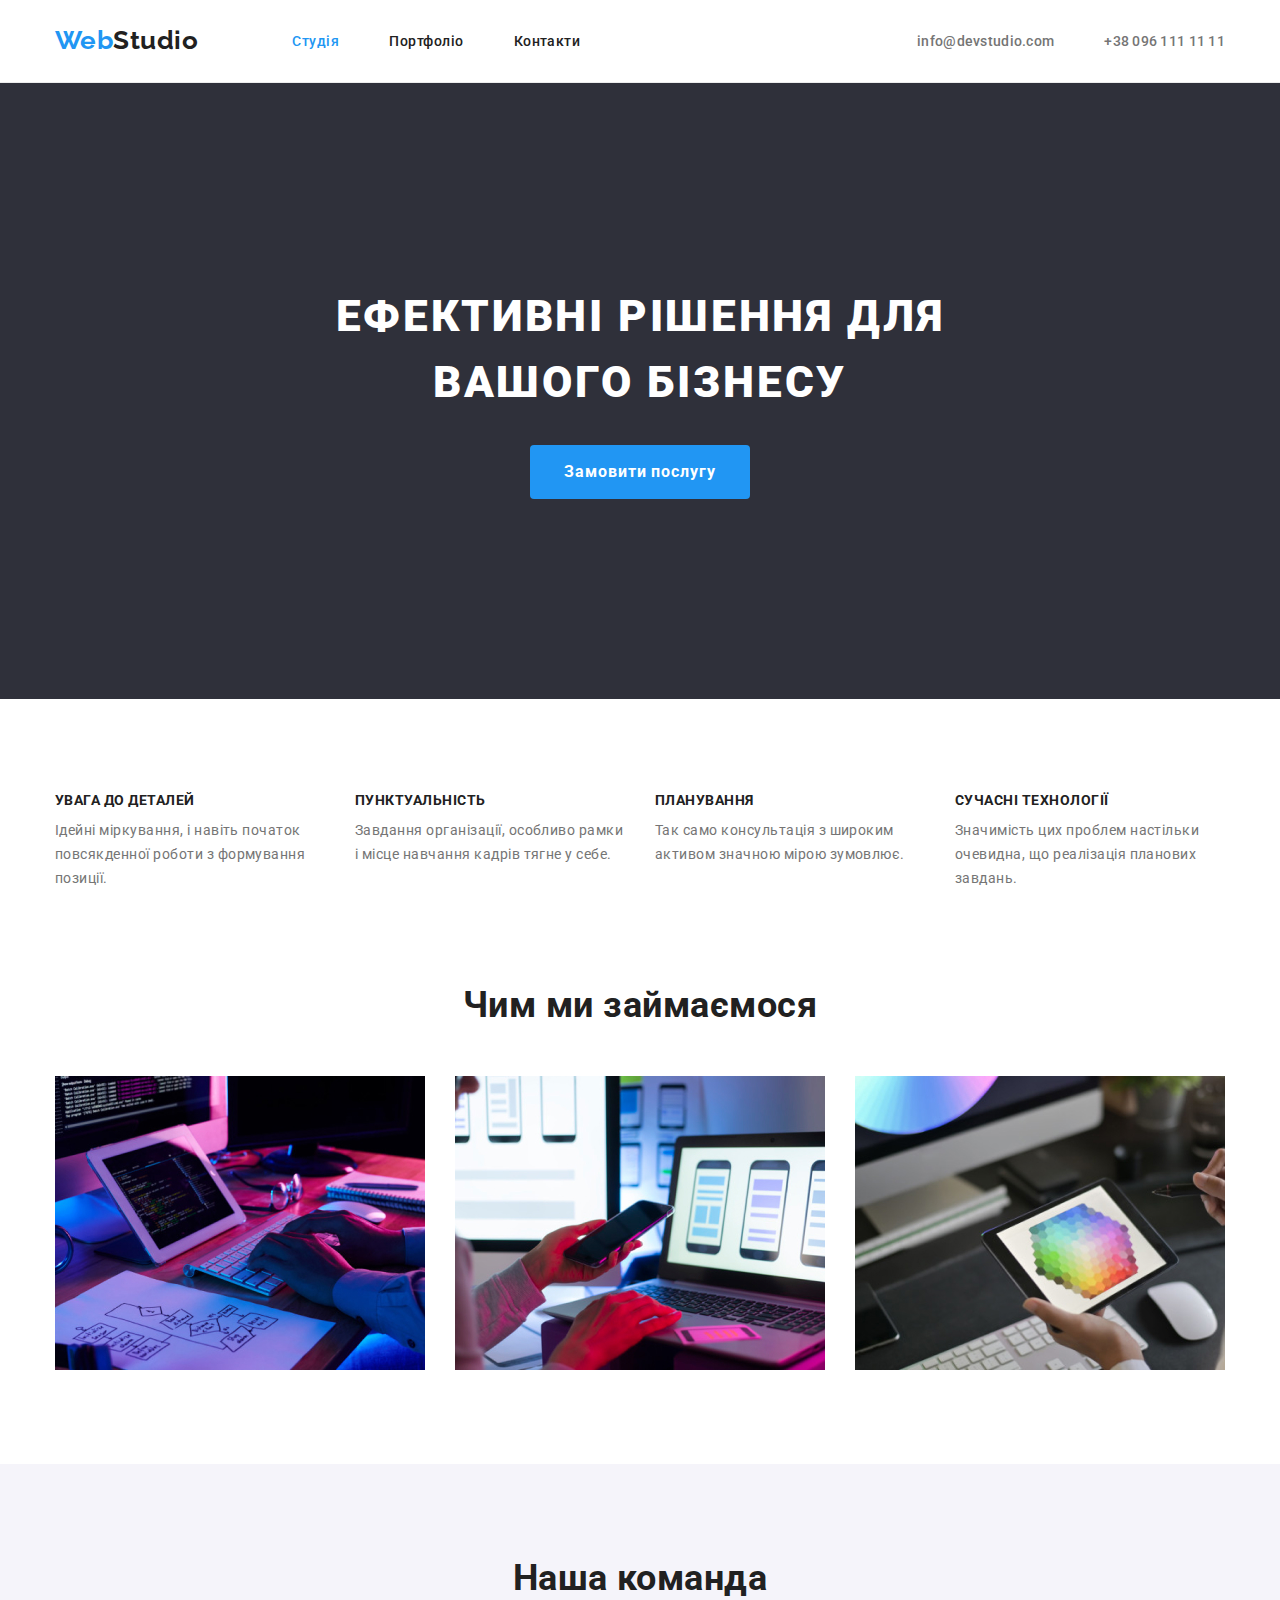
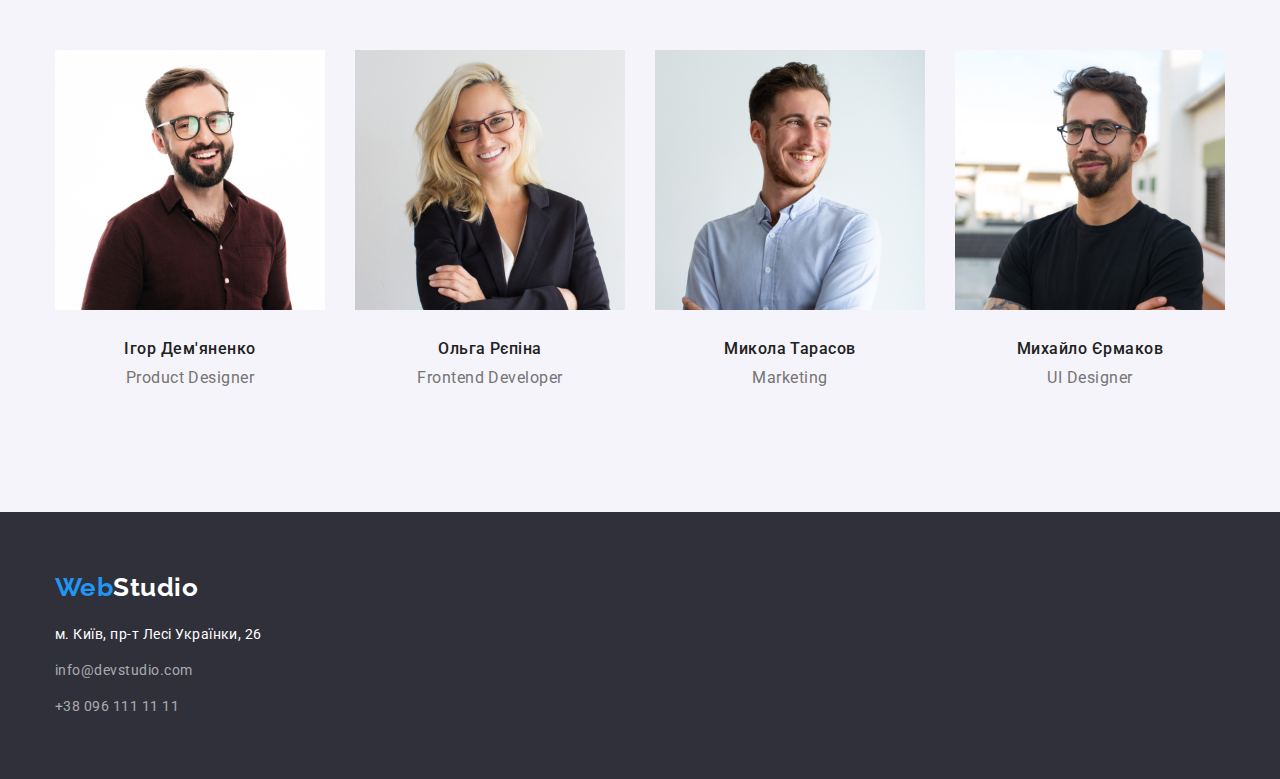
==== index.html @ 23bb869f "Added files from previous stage" ====
<!DOCTYPE html>
<html lang="uk">
  <head>
    <meta charset="UTF-8" />
    <meta http-equiv="X-UA-Compatible" content="IE=edge" />
    <meta name="viewport" content="width=device-width, initial-scale=1.0" />
    <title>Студія</title>
    <link rel="preconnect" href="https://fonts.googleapis.com" />
    <link rel="preconnect" href="https://fonts.gstatic.com" crossorigin />
    <link
      href="https://fonts.googleapis.com/css2?family=Raleway:wght@700&family=Roboto:wght@400;500;700;900&display=swap"
      rel="stylesheet"
    />
    <link
      rel="stylesheet"
      href="https://cdnjs.cloudflare.com/ajax/libs/modern-normalize/1.0.0/modern-normalize.min.css"
    />
    <link rel="stylesheet" href="./css/styles.css" />
  </head>
  <body>
    <!--Шапка-->
    <header class="header">
      <div class="container main-nav">
        <a href="" class="header-logo link"><span class="logo">Web</span>Studio</a>
        <nav>
          <ul class="site-nav list">
            <li class="item"><a href="./index.html" class="site-nav-item link current">Студія</a></li>
            <li class="item"><a href="./portfolio.html" class="site-nav-item link">Портфоліо</a></li>
            <lic class="item"><a href="" class="site-nav-item link">Контакти</a></li>
          </ul>
        </nav>
        <ul class="list contacts">
          <li class="item">
            <a href="mailto:info@devstudio.com" class="contact-link link">info@devstudio.com</a>
          </li>
          <li class="item"><a href="tel:+380961111111" class="contact-link link">+38 096 111 11 11</a></li>
        </ul>
      </div>
    </header>
    <main>
      <!--Герой-->
      <section class="hero">
        <div class="container">
          <h1 class="hero-title">Ефективні рішення для вашого бізнесу</h1>
          <button type="button" class="hero-button button">Замовити послугу</button>
        </div>
      </section>
      <!--Особливості-->
      <section class="about section">
        <div class="container">
          <h2 class="visually-hidden">Особливості</h2>
          <ul class="list about-list">
            <li class="item">
              <h3 class="about-subtitle">УВАГА ДО ДЕТАЛЕЙ</h3>
              <p class="about-text">
                Ідейні міркування, і навіть початок повсякденної роботи з формування позиції.
              </p>
            </li>
            <li class="item">
              <h3 class="about-subtitle">ПУНКТУАЛЬНІСТЬ</h3>
              <p class="about-text">
                Завдання організації, особливо рамки і місце навчання кадрів тягне у себе.
              </p>
            </li>
            <li class="item">
              <h3 class="about-subtitle">ПЛАНУВАННЯ</h3>
              <p class="about-text">
                Так само консультація з широким активом значною мірою зумовлює.
              </p>
            </li>
            <li class="item">
              <h3 class="about-subtitle">СУЧАСНІ ТЕХНОЛОГІЇ</h3>
              <p class="about-text">
                Значимість цих проблем настільки очевидна, що реалізація планових завдань.
              </p>
            </li>
          </ul>
        </div>
      </section>
      <!--Проекти-->
      <section class="projects section">
        <div class="container">
          <h2 class="projects-title">Чим ми займаємося</h2>
          <ul class="list works">
            <li class="item"><img class="img" src="./images/box_1.jpg" alt="Написання коду" width="370" class="photo"/></li>
            <li class="item"><img class="img" src="./images/box_2.jpg" alt="Розробка мобільних додатків" width="370" /></li>
            <li class="item"><img class="img" src="./images/box_3.jpg" alt="Розробка дизайну" width="370" /></li>
          </ul>
        </div>
      </section>
      <!--Команда-->
      <section class="team section">
        <div class="container">
          <h2 class="team-title">Наша команда</h2>
          <ul class="list workers">
            <li class="item">
              <img class="img" src="./images/team_member_1.jpg" alt="Ігор Дем'яненко" width="270" />
              <div class="team-description">
               <h3 class="team-member">Ігор Дем'яненко</h3>
               <p lang="en" class="position">Product Designer</p>
              </div>
            </li>
            <li class="item">
              <img class="img" src="./images/team_member_2.jpg" alt="Ольга Рєпіна" width="270" />
              <div class="team-description">
               <h3 class="team-member">Ольга Рєпіна</h3>
               <p lang="en" class="position">Frontend Developer</p>
              </div>
            </li>
            <li class="item">
              <img class="img" src="./images/team_member_3.jpg" alt="Микола Тарасов" width="270" />
              <div class="team-description">
               <h3 class="team-member">Микола Тарасов</h3>
               <p lang="en" class="position">Marketing</p>
              </div>
            </li>
            <li class="item">
              <img class="img" src="./images/team_member_4.jpg" alt="Михайло Єрмаков" width="270" />
              <div class="team-description">
               <h3 class="team-member" class="position">Михайло Єрмаков</h3>
               <p lang="en" class="position">UI Designer</p>
              </div>
            </li>
          </ul>
        </div>
      </section>
    </main>
    <!--Футер-->
   <footer class="footer">
      <div class="container foot-main">
        <a href="" class="header-logo link"
          ><span class="logo">Web</span><span class="footer-logo">Studio</span></a
        >
        <address>
          <ul class="list footer-list">
            <li class="item">
              <a
                href="https://goo.gl/maps/WLkPibH6AAruyhGU8"
                target="_blank"
                rel="noopener noreferrer nofollow "
                class="link map"
                >м. Київ, пр-т Лесі Українки, 26
              </a>
            </li>
            <li class="item">
              <a href="mailto:info@devstudio.com" class="link footer-contacts"
                >info@devstudio.com</a
              >
            </li>
            <li class="item"><a href="tel:+380961111111" class="link footer-contacts">+38 096 111 11 11</a></li>
          </ul>
        </address>
      </div>
    </footer>
  </body>
</html>
---- css/styles.css ----
/* Цвет основного текста #212121 */
/* Вторичный цвет текста #757575 */
/* Акцентный цвет #2196F3 */
/* Белый #FFFFFF */
/* фон - #F5F5F5 */
/* Вторичный фон #F5F4FA */
:root {
  --main-text-color: #757575;
  --secondary-text-color: #212121;
  --accent-color: #2196f3;
  --main-color: #ffffff;
  --dark-background-color: #2f303a;
  --main-background-color: #f5f5f5;
  --main-font: 'Roboto', sans-serif;
  --element-gap: 30px;
}
body {
  font-family: var(--main-font);
  letter-spacing: 0.03em;
  color: var(--secondary-text-color);
}

/* ----------Загальні класи---------- */
.container {
  width: 1200px;
  text-align: center;
  margin-left: auto;
  margin-right: auto;
  /* outline: 1px solid tomato; */
  padding-left: 15px;
  padding-right: 15px;
}

h1,
h2,
h3,
p {
  margin-bottom: 0;
  margin-top: 0;
}
img {
  display: block;
  max-width: 100%;
}

.section {
  padding-top: 94px;
  padding-bottom: 94px;
}
.list {
  list-style: none;
  margin: 0;
  padding: 0;
}
.link {
  text-decoration: none;
}
.button {
  display: inline-block;
  font-family: inherit;
  cursor: pointer;
  border-radius: 4px;
  text-align: center;
  border-color: transparent;
  min-width: 73px;
}
.button:hover,
.button:focus {
  background-color: var(--accent-color);
}
.visually-hidden {
  position: absolute;
  width: 1px;
  height: 1px;
  margin: -1px;
  border: 0;
  padding: 0;

  white-space: nowrap;
  overflow: hidden;
}

.about,
.projects {
  background: var(--main-color);
}

/* -----------Шапка----------- */
.header {
  background-color: var(--main-color);
  border-bottom: 1px solid #ececec;
}

.header-logo {
  font-family: 'Raleway', sans-serif;
  font-weight: 700;
  font-size: 26px;
  line-height: 1.2;

  color: var(--secondary-text-color);
}

.logo {
  color: var(--accent-color);
}

.contact-link {
  font-weight: 500;
  font-size: 14px;
  line-height: 1.14;
  letter-spacing: 0.02em;
  padding-top: 32px;
  padding-bottom: 32px;

  color: var(--main-text-color);
}
.contact-link:hover,
.contact-link:focus {
  color: var(--accent-color);
}
.main-nav {
  display: flex;
  align-items: center;
}
.contacts {
  display: flex;
  margin-left: auto;
}
.contacts .item + .item {
  margin-left: 50px;
}
/* ----------Site nav---------- */

.site-nav {
  display: flex;
  margin-left: 94px;
}

.site-nav .link {
  color: var(--secondary-text-color);
}
.site-nav .link:hover,
.site-nav .link:focus {
  color: var(--accent-color);
}
.site-nav .link.current {
  color: var(--accent-color);
}

.site-nav-item {
  display: block;
  font-weight: 500;
  font-size: 14px;
  line-height: 1.14;
  padding-top: 34px;
  padding-bottom: 32px;
}

.site-nav .item:not(:last-child) {
  margin-right: 50px;
}

/* ---------- Герой ----------*/
.hero {
  background: var(--dark-background-color);
  padding-top: 200px;
  padding-bottom: 200px;
}

.hero-title {
  margin-bottom: 30px;
  font-weight: 900;
  font-size: 44px;
  line-height: 1.5;
  letter-spacing: 0.06em;
  text-transform: uppercase;
  max-width: 696px;
  margin-left: auto;
  margin-right: auto;

  color: var(--main-color);
}
.hero-button {
  font-weight: 700;
  font-size: 16px;
  line-height: 1.87;
  letter-spacing: 0.06em;
  color: var(--main-color);
  background-color: var(--accent-color);
  padding: 10px 32px;
}

/* -----------Особливості----------- */

.about-subtitle {
  font-size: 14px;
  line-height: 1.14;
  text-transform: uppercase;

  color: var(--secondary-text-color);
}

.about {
  padding-bottom: 0;
}
.about-text {
  font-size: 14px;
  line-height: 1.71;
  margin-top: 10px;

  color: var(--main-text-color);
}

.about-list {
  display: flex;
  text-align: left;
}
.about-list .item + .item {
  margin-left: var(--element-gap);
}

.about-list .item {
  width: 270px;
}
/* -----------Проекти-----------*/
.projects {
  padding-bottom: 94px;
}
.projects-title {
  font-size: 36px;
  line-height: 1.16;
  margin-bottom: 50px;
  color: var(--secondary-text-color);
}
.works {
  display: flex;
}

.works .item + .item {
  margin-left: var(--element-gap);
}
/* -----------Команда----------- */
.workers {
  display: flex;
}

.workers .item + .item {
  margin-left: var(--element-gap);
}

.workers .item {
  width: 270px;
}

.team {
  background-color: #f5f4fa;
}

.team-description {
  padding-bottom: 30px;
  padding-top: 30px;
}
.team-title {
  font-size: 36px;
  line-height: 1.16;
  margin-bottom: 50px;
  color: var(--secondary-text-color);
}
.team-member {
  font-weight: 500;
  font-size: 16px;
  line-height: 1.18;

  color: var(--secondary-text-color);
}
.position {
  font-size: 16px;
  line-height: 1.18;
  margin-top: 10px;

  color: var(--main-text-color);
}

/*----------- Футер----------- */
.footer {
  background-color: var(--dark-background-color);
  padding-top: 60px;
  padding-bottom: 60px;
}
.foot-main {
  text-align: left;
}
.footer-list {
  margin-top: 20px;
}
.footer-contacts {
  color: rgba(255, 255, 255, 0.6);
  display: block;
}
.footer-list .item + .item {
  margin-top: 12px;
}
.footer-logo {
  color: var(--main-color);
}
.map,
.footer-contacts {
  font-style: normal;
  font-weight: 400;
  font-size: 14px;
  line-height: 1.71;
}

.map {
  color: var(--main-color);
}

.footer-contacts:hover,
.footer-contacts:focus {
  color: var(--accent-color);
}

/* -----------Секція Портфоліо----------- */
.portfolio {
  background-color: var(--main-color);
}
.filter {
  display: flex;
  justify-content: center;
  margin-bottom: 50px;
}
.filter .item + .item {
  margin-left: 8px;
}
.portfolio-projects {
  display: flex;
  flex-wrap: wrap;
  margin-left: calc(-1 * var(--element-gap));
  margin-top: calc(-1 * var(--element-gap));
}
.portfolio-projects > .item {
  /* outline: 1px solid tomato; */
  flex-basis: calc(100% / 3 - var(--element-gap));
  margin-left: var(--element-gap);
  margin-top: var(--element-gap);
}
.portfolio-title {
  font-size: 18px;
  line-height: 2;
  letter-spacing: 0.06em;

  color: var(--secondary-text-color);
}
.portfolio-content {
  padding: 20px 24px;
  text-align: left;
  border: 1px solid #eeeeee;
}
.portfolio-filter {
  font-size: 16px;
  line-height: 1.88;

  color: var(--main-text-color);
}

.portfolio-button {
  color: var(--secondary-text-color);
  background-color: #f5f4fa;
  font-weight: 500;
  font-size: 16px;
  line-height: 1.62;
  text-align: center;
  letter-spacing: 0.03em;
  padding: 6px 22px;
}

.portfolio-button:hover,
.portfolio-button:focus {
  color: var(--main-color);
  background-color: var(--accent-color);
}
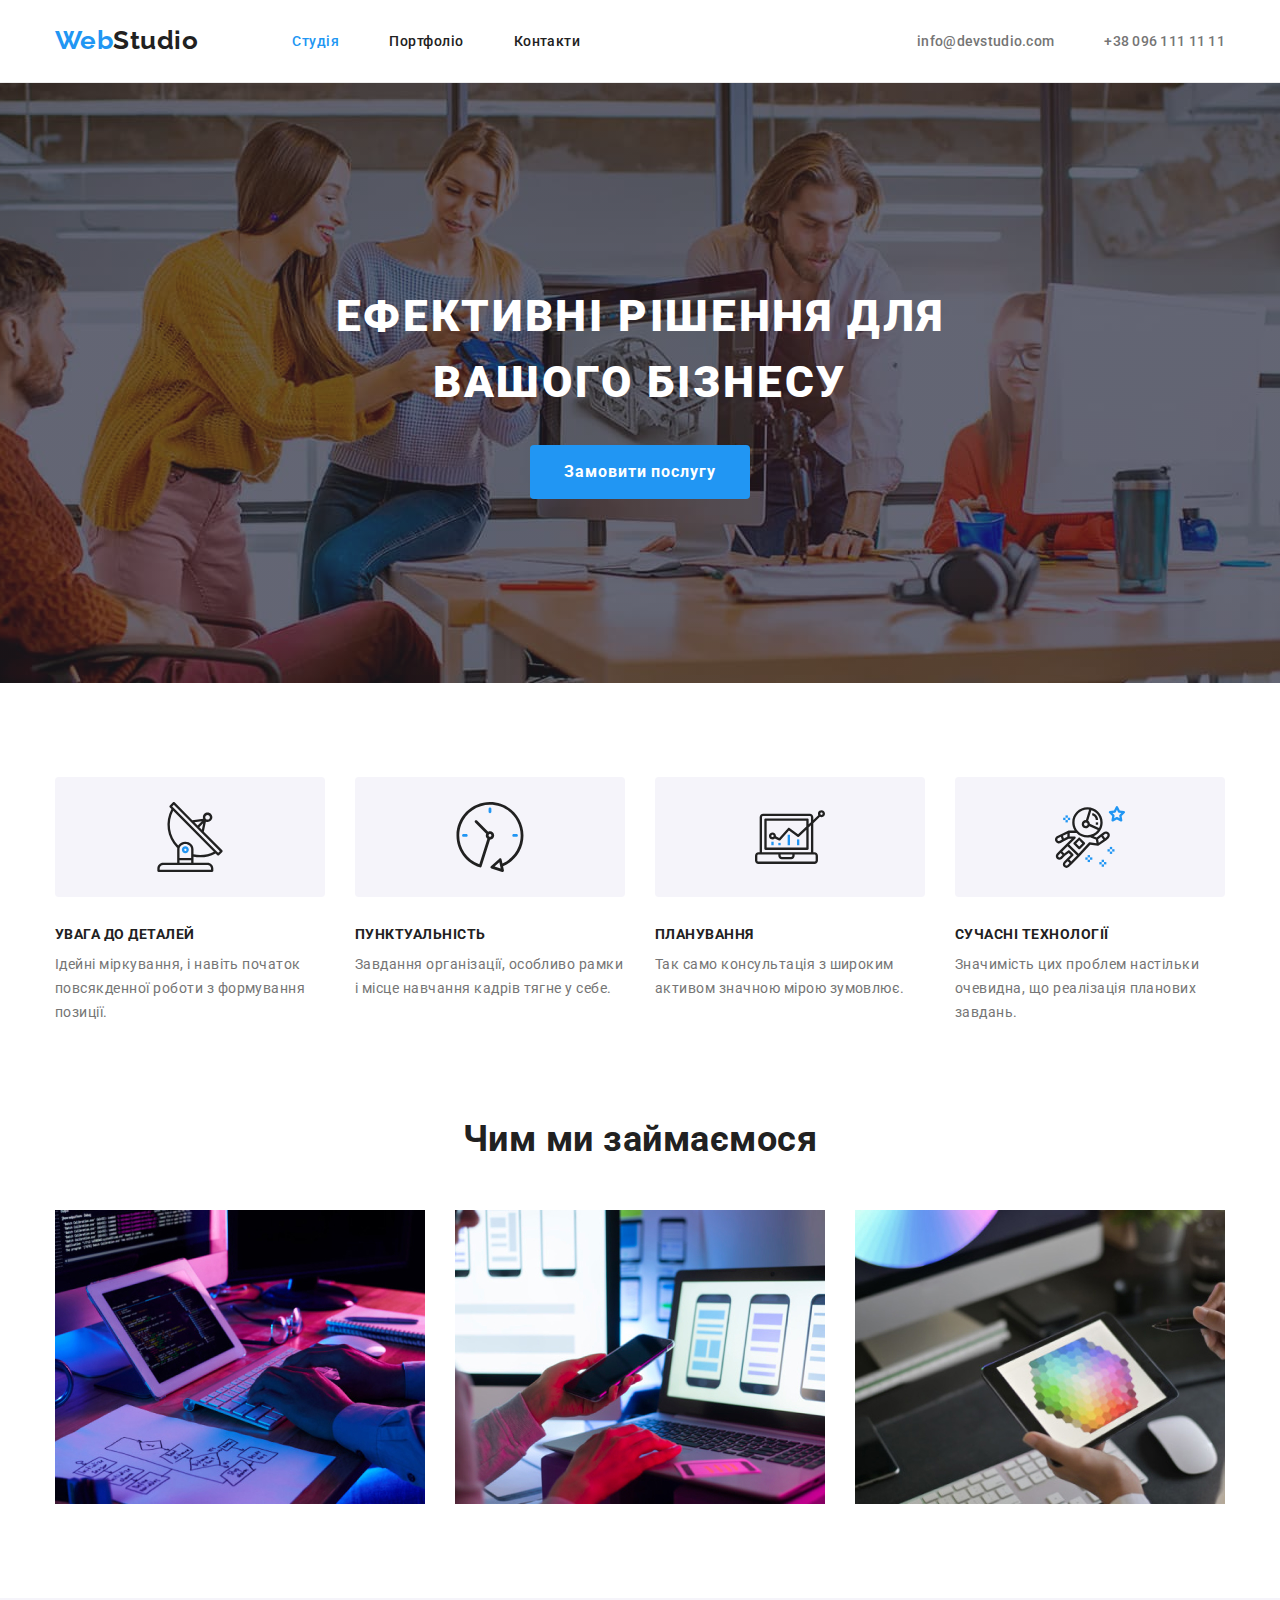
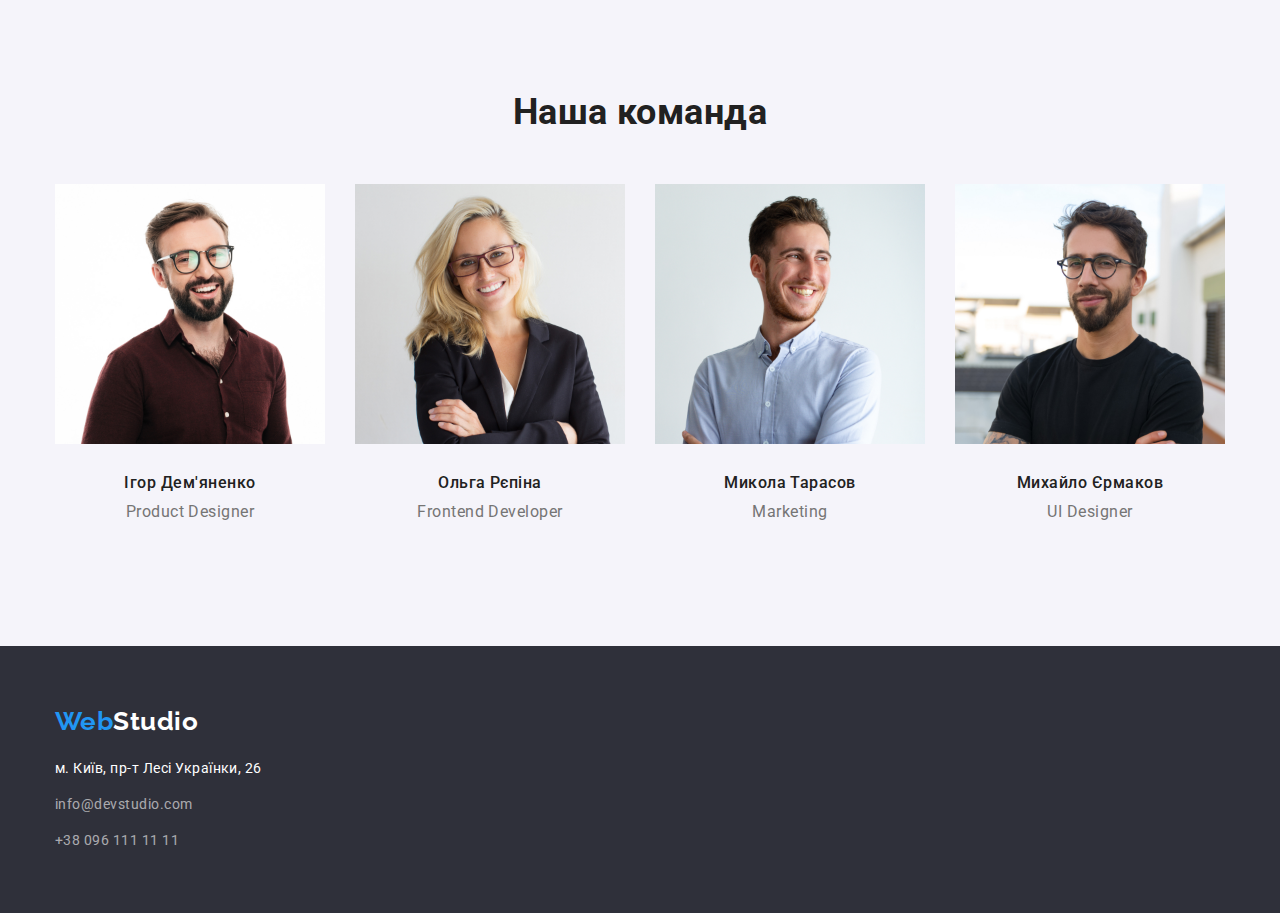
==== commit 50f24526: "Hero, About added background and icons" ====
--- a/index.html
+++ b/index.html
@@ -39,7 +39,7 @@
     </header>
     <main>
       <!--Герой-->
-      <section class="hero">
+      <section class="hero overlay">
         <div class="container">
           <h1 class="hero-title">Ефективні рішення для вашого бізнесу</h1>
           <button type="button" class="hero-button button">Замовити послугу</button>
@@ -50,25 +50,25 @@
         <div class="container">
           <h2 class="visually-hidden">Особливості</h2>
           <ul class="list about-list">
-            <li class="item">
+            <li class="item about-item icon-antenna">
               <h3 class="about-subtitle">УВАГА ДО ДЕТАЛЕЙ</h3>
               <p class="about-text">
                 Ідейні міркування, і навіть початок повсякденної роботи з формування позиції.
               </p>
             </li>
-            <li class="item">
+            <li class="item about-item icon-clock">
               <h3 class="about-subtitle">ПУНКТУАЛЬНІСТЬ</h3>
               <p class="about-text">
                 Завдання організації, особливо рамки і місце навчання кадрів тягне у себе.
               </p>
             </li>
-            <li class="item">
+            <li class="item about-item icon-diagram">
               <h3 class="about-subtitle">ПЛАНУВАННЯ</h3>
               <p class="about-text">
                 Так само консультація з широким активом значною мірою зумовлює.
               </p>
             </li>
-            <li class="item">
+            <li class="item about-item icon-astronaut">
               <h3 class="about-subtitle">СУЧАСНІ ТЕХНОЛОГІЇ</h3>
               <p class="about-text">
                 Значимість цих проблем настільки очевидна, що реалізація планових завдань.
--- a/css/styles.css
+++ b/css/styles.css
@@ -162,11 +162,22 @@
 
 /* ---------- Герой ----------*/
 .hero {
-  background: var(--dark-background-color);
   padding-top: 200px;
   padding-bottom: 200px;
-}
-
+  background: var(--dark-background-color);
+}
+
+.overlay {
+  height: 600px;
+  max-width: 1600px;
+  margin-left: auto;
+  margin-right: auto;
+  background-image: linear-gradient(to right, rgba(47, 48, 58, 0.4), rgba(47, 48, 58, 0.4)),
+    url(../images/hero.jpg);
+  background-repeat: no-repeat;
+  background-size: cover;
+  background-position: center;
+}
 .hero-title {
   margin-bottom: 30px;
   font-weight: 900;
@@ -203,6 +214,33 @@
 .about {
   padding-bottom: 0;
 }
+
+.about-item::before {
+  display: block;
+  content: '';
+  height: 120px;
+  background-color: #f5f4fa;
+  margin-bottom: 30px;
+  background-repeat: no-repeat;
+  background-position: center;
+  border-radius: 4px;
+}
+
+.icon-antenna::before {
+  background-image: url(../images/antenna.svg);
+}
+
+.icon-clock::before {
+  background-image: url(../images/clock.svg);
+}
+
+.icon-diagram::before {
+  background-image: url(../images/diagram.svg);
+}
+
+.icon-astronaut::before {
+  background-image: url(../images/astronaut.svg);
+}
 .about-text {
   font-size: 14px;
   line-height: 1.71;
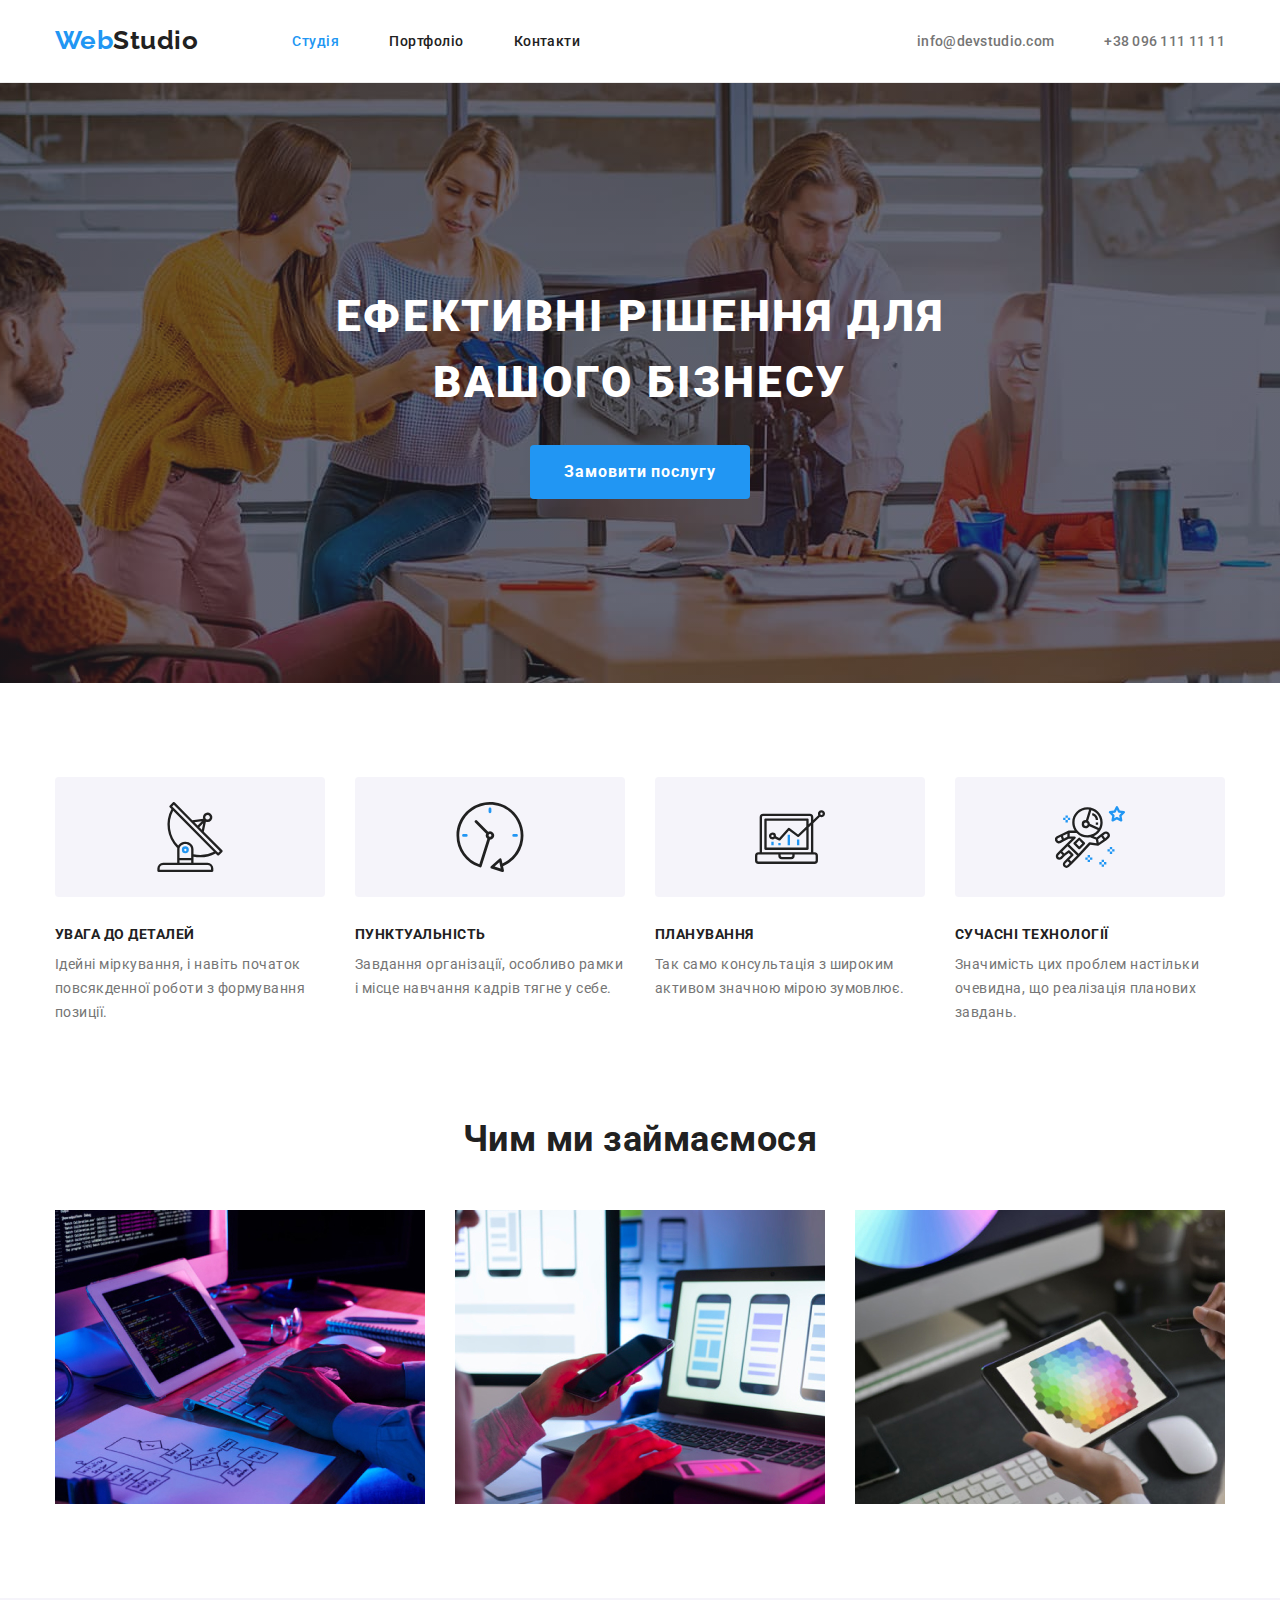
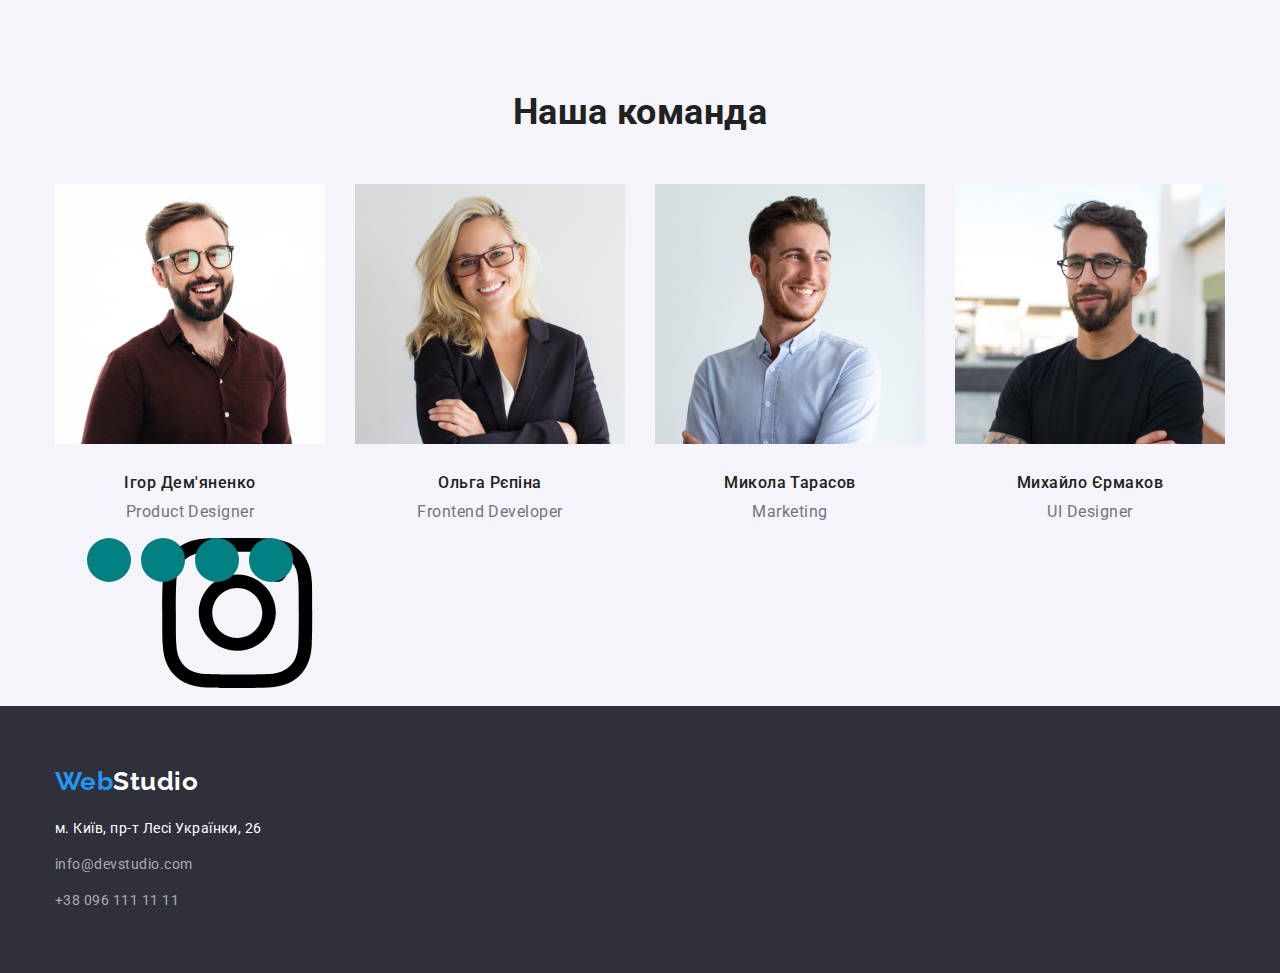
==== commit 7fd7d0ed: "Added svg sprite" ====
--- a/index.html
+++ b/index.html
@@ -98,6 +98,13 @@
               <div class="team-description">
                <h3 class="team-member">Ігор Дем'яненко</h3>
                <p lang="en" class="position">Product Designer</p>
+
+               <ul class="team-soc-list list">
+                <li class="team-soc-items"><a href="#" class="team-soc-link link"> <svg class="soc-icon"><use href="./images/icons.svg#icon-instagram"></use></svg></a></li> 
+                <li class="team-soc-items"><a href="#" class="team-soc-link link"></a></li>
+                <li class="team-soc-items"><a href="#" class="team-soc-link link"></a></li>
+                <li class="team-soc-items"><a href="#" class="team-soc-link link"></a></li>
+               </ul>
               </div>
             </li>
             <li class="item">
--- a/css/styles.css
+++ b/css/styles.css
@@ -170,8 +170,7 @@
 .overlay {
   height: 600px;
   max-width: 1600px;
-  margin-left: auto;
-  margin-right: auto;
+  margin: 0 auto;
   background-image: linear-gradient(to right, rgba(47, 48, 58, 0.4), rgba(47, 48, 58, 0.4)),
     url(../images/hero.jpg);
   background-repeat: no-repeat;
@@ -319,6 +318,28 @@
   color: var(--main-text-color);
 }
 
+.team-soc-list {
+  display: flex;
+  justify-content: center;
+  align-items: center;
+  margin-top: 16px;
+}
+.team-soc-items {
+  width: 44px;
+  height: 44px;
+}
+
+.team-soc-items:not(:last-child) {
+  margin-right: 10px;
+}
+
+.team-soc-link {
+  width: 100%;
+  height: 100%;
+  display: block;
+  border-radius: 50%;
+  background-color: teal;
+}
 /*----------- Футер----------- */
 .footer {
   background-color: var(--dark-background-color);
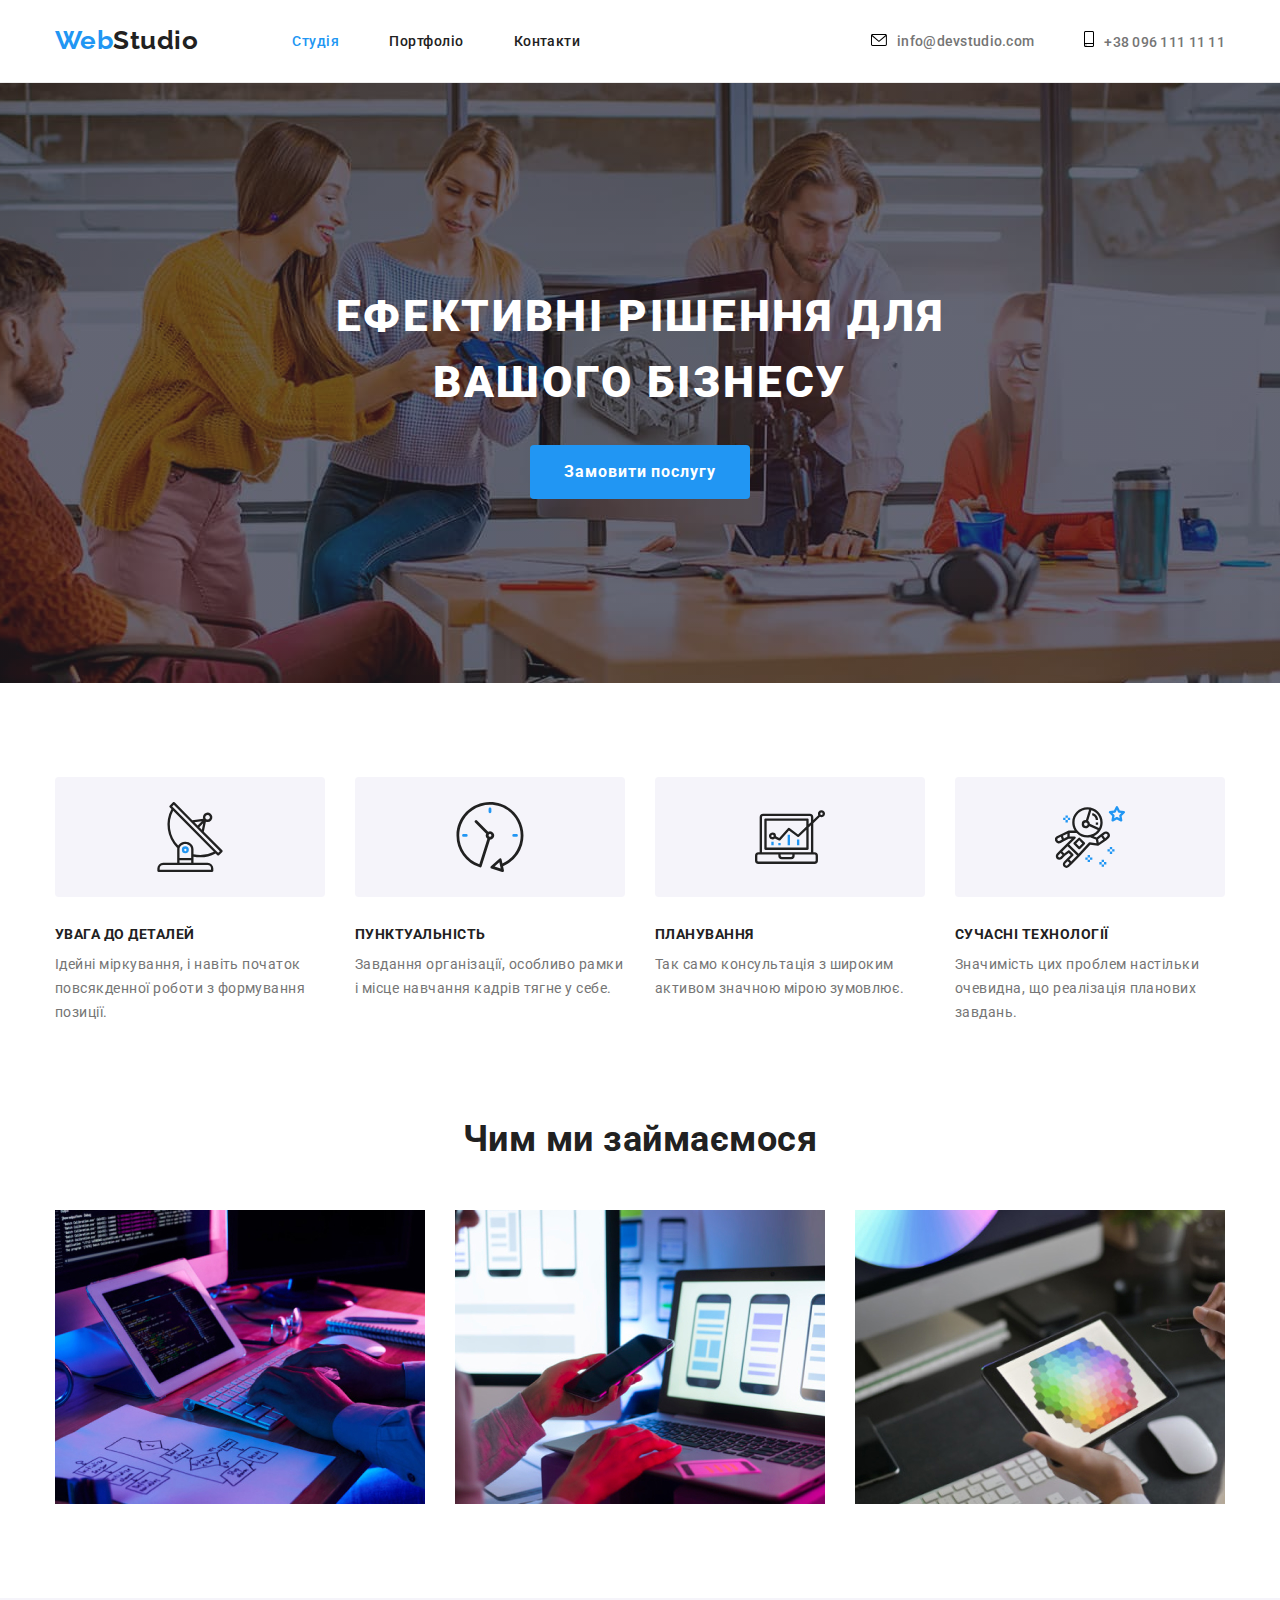
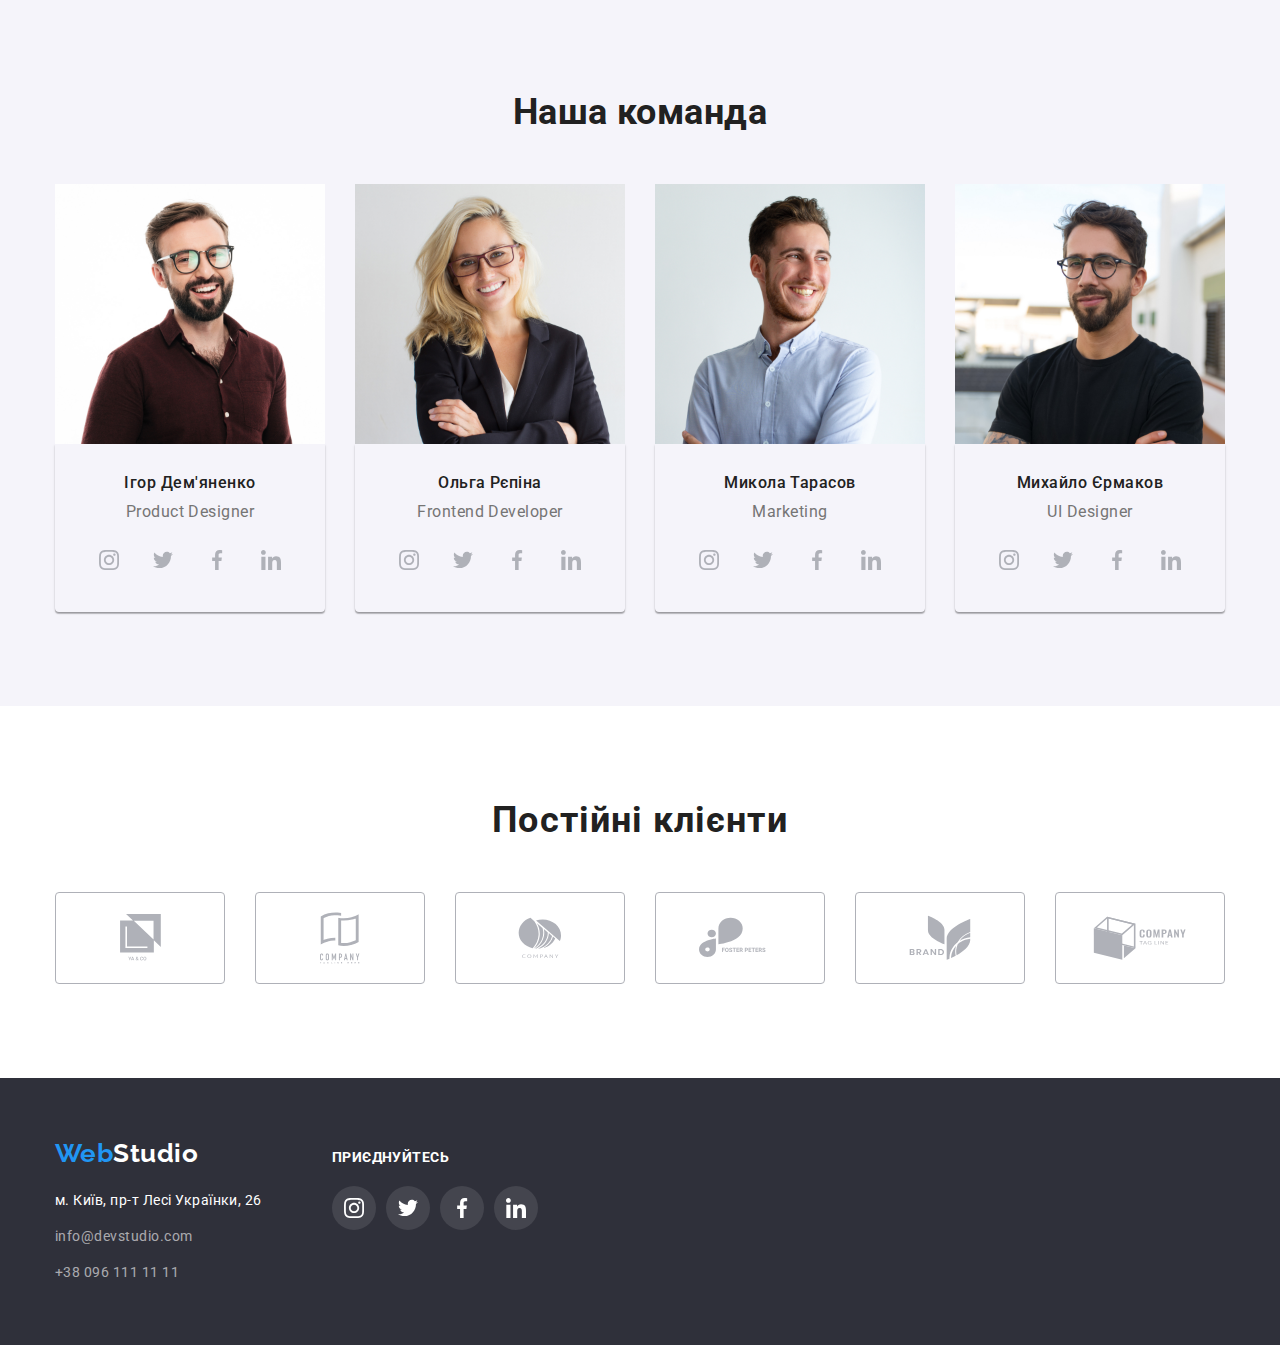
==== commit 64820ed1: "Added icons, shadow on hover to the elements" ====
--- a/index.html
+++ b/index.html
@@ -30,10 +30,15 @@
           </ul>
         </nav>
         <ul class="list contacts">
-          <li class="item">
-            <a href="mailto:info@devstudio.com" class="contact-link link">info@devstudio.com</a>
+          <li class="item header-icons">
+            <a href="mailto:info@devstudio.com" class="contact-link link header-icon">  
+              <svg width="16" height="12" class="contact-icon">
+              <use href="./images/icons.svg#icon-envelope"></use>
+            </svg>info@devstudio.com</a>
           </li>
-          <li class="item"><a href="tel:+380961111111" class="contact-link link">+38 096 111 11 11</a></li>
+          <li class="item header-icons"><a href="tel:+380961111111" class="contact-link link header-icon"> <svg width="10" height="16" class="contact-icon">
+              <use href="./images/icons.svg#icon-smartphone"></use>
+            </svg>+38 096 111 11 11</a></li>
         </ul>
       </div>
     </header>
@@ -98,12 +103,11 @@
               <div class="team-description">
                <h3 class="team-member">Ігор Дем'яненко</h3>
                <p lang="en" class="position">Product Designer</p>
-
-               <ul class="team-soc-list list">
-                <li class="team-soc-items"><a href="#" class="team-soc-link link"> <svg class="soc-icon"><use href="./images/icons.svg#icon-instagram"></use></svg></a></li> 
-                <li class="team-soc-items"><a href="#" class="team-soc-link link"></a></li>
-                <li class="team-soc-items"><a href="#" class="team-soc-link link"></a></li>
-                <li class="team-soc-items"><a href="#" class="team-soc-link link"></a></li>
+               <ul class="team-soc-list list">
+                <li class="team-soc-items"><a href="#" class="team-soc-link link"><svg width="20" height="20" class="soc-icon"><use href="./images/icons.svg#icon-instagram"></use></svg></a></li> 
+                <li class="team-soc-items"><a href="#" class="team-soc-link link"><svg width="20" height="20" class="soc-icon"><use href="./images/icons.svg#icon-twitter"></use></svg></a></li>
+                <li class="team-soc-items"><a href="#" class="team-soc-link link"><svg width="20" height="20" class="soc-icon"><use href="./images/icons.svg#icon-facebook"></use></svg></a></li>
+                <li class="team-soc-items"><a href="#" class="team-soc-link link"><svg width="20" height="20" class="soc-icon"><use href="./images/icons.svg#icon-linkedin"></use></svg></a></li>
                </ul>
               </div>
             </li>
@@ -112,6 +116,12 @@
               <div class="team-description">
                <h3 class="team-member">Ольга Рєпіна</h3>
                <p lang="en" class="position">Frontend Developer</p>
+               <ul class="team-soc-list list">
+                <li class="team-soc-items"><a href="#" class="team-soc-link link"><svg width="20" height="20" class="soc-icon"><use href="./images/icons.svg#icon-instagram"></use></svg></a></li> 
+                <li class="team-soc-items"><a href="#" class="team-soc-link link"><svg width="20" height="20" class="soc-icon"><use href="./images/icons.svg#icon-twitter"></use></svg></a></li>
+                <li class="team-soc-items"><a href="#" class="team-soc-link link"><svg width="20" height="20" class="soc-icon"><use href="./images/icons.svg#icon-facebook"></use></svg></a></li>
+                <li class="team-soc-items"><a href="#" class="team-soc-link link"><svg width="20" height="20" class="soc-icon"><use href="./images/icons.svg#icon-linkedin"></use></svg></a></li>
+               </ul>
               </div>
             </li>
             <li class="item">
@@ -119,6 +129,12 @@
               <div class="team-description">
                <h3 class="team-member">Микола Тарасов</h3>
                <p lang="en" class="position">Marketing</p>
+               <ul class="team-soc-list list">
+                <li class="team-soc-items"><a href="#" class="team-soc-link link"><svg width="20" height="20" class="soc-icon"><use href="./images/icons.svg#icon-instagram"></use></svg></a></li> 
+                <li class="team-soc-items"><a href="#" class="team-soc-link link"><svg width="20" height="20" class="soc-icon"><use href="./images/icons.svg#icon-twitter"></use></svg></a></li>
+                <li class="team-soc-items"><a href="#" class="team-soc-link link"><svg width="20" height="20" class="soc-icon"><use href="./images/icons.svg#icon-facebook"></use></svg></a></li>
+                <li class="team-soc-items"><a href="#" class="team-soc-link link"><svg width="20" height="20" class="soc-icon"><use href="./images/icons.svg#icon-linkedin"></use></svg></a></li>
+               </ul>
               </div>
             </li>
             <li class="item">
@@ -126,8 +142,40 @@
               <div class="team-description">
                <h3 class="team-member" class="position">Михайло Єрмаков</h3>
                <p lang="en" class="position">UI Designer</p>
-              </div>
-            </li>
+               <ul class="team-soc-list list">
+                <li class="team-soc-items"><a href="#" class="team-soc-link link"><svg width="20" height="20" class="soc-icon"><use href="./images/icons.svg#icon-instagram"></use></svg></a></li> 
+                <li class="team-soc-items"><a href="#" class="team-soc-link link"><svg width="20" height="20" class="soc-icon"><use href="./images/icons.svg#icon-twitter"></use></svg></a></li>
+                <li class="team-soc-items"><a href="#" class="team-soc-link link"><svg width="20" height="20" class="soc-icon"><use href="./images/icons.svg#icon-facebook"></use></svg></a></li>
+                <li class="team-soc-items"><a href="#" class="team-soc-link link"><svg width="20" height="20" class="soc-icon"><use href="./images/icons.svg#icon-linkedin"></use></svg></a></li>
+               </ul>
+              </div>
+            </li>
+          </ul>
+        </div>
+      </section>
+      <!--Наші Клієнти-->
+      <section class="section">
+        <div class="container">
+          <h2 class="clients-title">Постійні клієнти</h2>
+          <ul class="list clients-list">
+            <li class="clients-items"> <a href="#" class="clients-link link"><svg width="41" height="46.7" class="clients-icon">
+              <use href="./images/icons.svg#icon-company1"></use>
+            </svg></a></li>
+            <li class="clients-items"> <a href="#" class="clients-link link"><svg width="40" height="52" class="clients-icon">
+              <use href="./images/icons.svg#icon-company2"></use>
+            </svg></a></li>
+            <li class="clients-items"> <a href="#" class="clients-link link"><svg width="43.5" height="41.2" class="clients-icon">
+              <use href="./images/icons.svg#icon-company3"></use>
+            </svg></a></li>
+            <li class="clients-items"> <a href="#" class="clients-link link"><svg width="84.5" height="40.6" class="clients-icon">
+              <use href="./images/icons.svg#icon-company4"></use>
+            </svg></a></li>
+            <li class="clients-items"> <a href="#" class="clients-link link"><svg width="62.5" height="45.5" class="clients-icon">
+              <use href="./images/icons.svg#icon-company5"></use>
+            </svg></a></li>
+            <li class="clients-items"> <a href="#" class="clients-link link"><svg width="93.8" height="44" class="clients-icon">
+              <use href="./images/icons.svg#icon-company6"></use>
+            </svg></a></li>
           </ul>
         </div>
       </section>
@@ -135,7 +183,8 @@
     <!--Футер-->
    <footer class="footer">
       <div class="container foot-main">
-        <a href="" class="header-logo link"
+       <div class="footer-first-block">
+         <a href="" class="header-logo link"
           ><span class="logo">Web</span><span class="footer-logo">Studio</span></a
         >
         <address>
@@ -157,6 +206,33 @@
             <li class="item"><a href="tel:+380961111111" class="link footer-contacts">+38 096 111 11 11</a></li>
           </ul>
         </address>
+       </div>
+         <!--Приєднуйся-->
+      <div class="footer-join">
+        <h3 class="footer-title">приєднуйтесь</h3>
+        <ul class="list footer-soc-list">
+          <li class="footer-soc-items"><a href="#" class="footer-soc-link link">
+            <svg width="20" height="20">
+              <use href="./images/icons.svg#icon-instagram"></use>
+            </svg>
+          </a></li>
+          <li class="footer-soc-items"><a href="#" class="footer-soc-link link">
+            <svg width="20" height="20">
+              <use href="./images/icons.svg#icon-twitter"></use>
+            </svg>
+          </a></li>
+          <li class="footer-soc-items"><a href="#" class="footer-soc-link link">
+            <svg width="20" height="20">
+              <use href="./images/icons.svg#icon-facebook"></use>
+            </svg>
+          </a></li>
+          <li class="footer-soc-items"><a href="#" class="footer-soc-link link">
+            <svg width="20" height="20">
+              <use href="./images/icons.svg#icon-linkedin"></use>
+            </svg>
+          </a></li>
+        </ul>
+      </div>
       </div>
     </footer>
   </body>
--- a/css/styles.css
+++ b/css/styles.css
@@ -114,10 +114,17 @@
 
   color: var(--main-text-color);
 }
+
 .contact-link:hover,
 .contact-link:focus {
   color: var(--accent-color);
 }
+.contact-icon {
+  margin-right: 10px;
+}
+.header-icons:hover .contact-icon {
+  fill: var(--accent-color);
+}
 .main-nav {
   display: flex;
   align-items: center;
@@ -125,6 +132,8 @@
 .contacts {
   display: flex;
   margin-left: auto;
+  justify-content: center;
+  align-items: center;
 }
 .contacts .item + .item {
   margin-left: 50px;
@@ -296,6 +305,9 @@
 .team-description {
   padding-bottom: 30px;
   padding-top: 30px;
+  box-shadow: 0px 1px 3px rgba(0, 0, 0, 0.12), 0px 1px 1px rgba(0, 0, 0, 0.14),
+    0px 2px 1px rgba(0, 0, 0, 0.2);
+  border-radius: 0px 0px 4px 4px;
 }
 .team-title {
   font-size: 36px;
@@ -336,18 +348,69 @@
 .team-soc-link {
   width: 100%;
   height: 100%;
-  display: block;
+  display: flex;
   border-radius: 50%;
-  background-color: teal;
-}
+  justify-content: center;
+  align-items: center;
+  fill: #afb1b8;
+}
+
+.team-soc-link:hover .soc-icon {
+  fill: var(--main-color);
+}
+.team-soc-link:hover {
+  background-color: var(--accent-color);
+}
+
+/* ------------- Наші клієнти---------- */
+.clients-title {
+  font-size: 36px;
+  line-height: 1.16;
+  text-align: center;
+  letter-spacing: 0.03em;
+}
+
+.clients-list {
+  display: flex;
+  justify-content: center;
+  align-items: center;
+  margin-top: 50px;
+}
+.clients-items:not(:last-child) {
+  margin-right: 30px;
+}
+.clients-items {
+  width: 170px;
+  height: 92px;
+}
+.clients-link {
+  width: 100%;
+  height: 100%;
+  display: flex;
+  justify-content: center;
+  align-items: center;
+  border: 1px solid #afb1b8;
+  border-radius: 4px;
+  fill: #afb1b8;
+}
+.clients-link:hover .clients-icon {
+  fill: var(--accent-color);
+}
+.clients-link:hover {
+  border-color: var(--accent-color);
+}
+
 /*----------- Футер----------- */
 .footer {
   background-color: var(--dark-background-color);
-  padding-top: 60px;
+  /* padding-top: 60px; */
   padding-bottom: 60px;
 }
 .foot-main {
   text-align: left;
+}
+.footer-first-block {
+  margin-top: 60px;
 }
 .footer-list {
   margin-top: 20px;
@@ -378,7 +441,52 @@
 .footer-contacts:focus {
   color: var(--accent-color);
 }
-
+.foot-main {
+  display: flex;
+}
+/* --Приєднуйся-- */
+.footer-join {
+  width: 206px;
+  height: 80px;
+  margin-top: 72px;
+  margin-left: 70px;
+}
+.footer-title {
+  font-weight: 700;
+  font-size: 14px;
+  line-height: 1.14;
+  letter-spacing: 0.03em;
+  text-transform: uppercase;
+  color: var(--main-color);
+}
+
+.footer-soc-list {
+  display: flex;
+  justify-content: center;
+  align-items: center;
+  margin-top: 20px;
+}
+
+.footer-soc-items {
+  width: 44px;
+  height: 44px;
+}
+.footer-soc-items:not(:last-child) {
+  margin-right: 10px;
+}
+.footer-soc-link {
+  width: 100%;
+  height: 100%;
+  display: flex;
+  border-radius: 50%;
+  justify-content: center;
+  align-items: center;
+  fill: var(--main-color);
+  background: rgba(255, 255, 255, 0.1);
+}
+.footer-soc-link:hover {
+  background-color: var(--accent-color);
+}
 /* -----------Секція Портфоліо----------- */
 .portfolio {
   background-color: var(--main-color);
@@ -414,6 +522,10 @@
   padding: 20px 24px;
   text-align: left;
   border: 1px solid #eeeeee;
+}
+.portfolio-box:hover {
+  box-shadow: 0px 1px 1px rgba(0, 0, 0, 0.12), 0px 4px 4px rgba(0, 0, 0, 0.06),
+    1px 4px 6px rgba(0, 0, 0, 0.16);
 }
 .portfolio-filter {
   font-size: 16px;
@@ -437,4 +549,6 @@
 .portfolio-button:focus {
   color: var(--main-color);
   background-color: var(--accent-color);
-}
+  box-shadow: 0px 3px 1px rgba(0, 0, 0, 0.1), 0px 1px 2px rgba(0, 0, 0, 0.08),
+    0px 2px 2px rgba(0, 0, 0, 0.12);
+}
